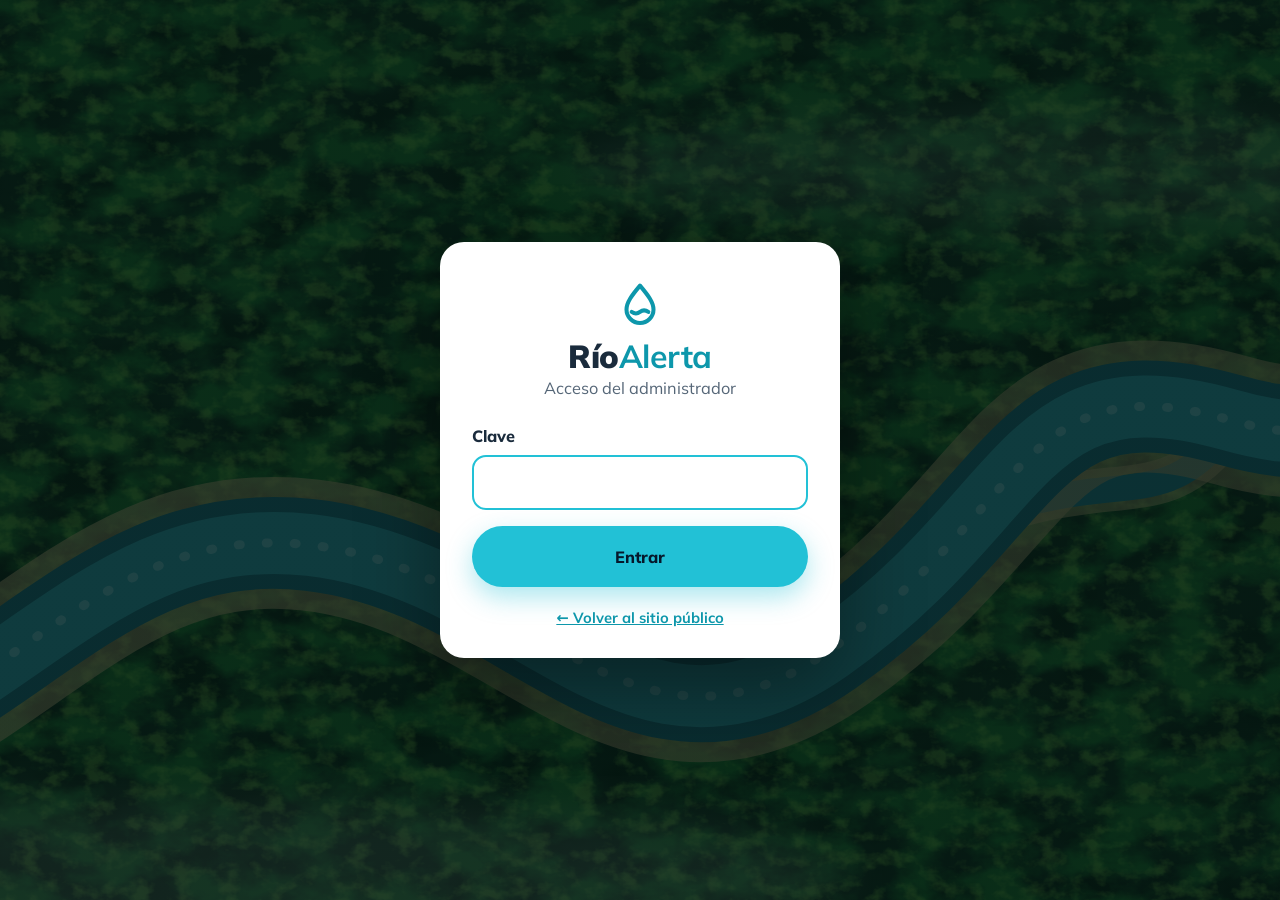
==== interfaz/admin.html @ 0f2ccf2e "Panel de administracion" ====
<!doctype html>
<html lang="es">
<head>
  <meta charset="utf-8">
  <meta name="viewport" content="width=device-width, initial-scale=1">
  <meta name="robots" content="noindex">
  <title>Administración · Río Alerta</title>
  <link rel="preconnect" href="https://fonts.googleapis.com">
  <link rel="preconnect" href="https://fonts.gstatic.com" crossorigin>
  <link href="https://fonts.googleapis.com/css2?family=Mulish:wght@400;600;700;800;900&display=swap" rel="stylesheet">
  <link rel="stylesheet" href="css/base.css">
  <link rel="stylesheet" href="css/componentes.css">
  <link rel="stylesheet" href="css/admin.css">
</head>
<body class="adm">

  <!-- ============================================================ Ingreso -->
  <main class="ingreso" id="ingreso">
    <form class="ingreso__tarjeta" id="form-admin">
      <svg class="ingreso__icono" aria-hidden="true"><use href="img/iconos.svg#gota"></use></svg>
      <h1>Río<b>Alerta</b></h1>
      <p>Acceso del administrador</p>
      <label for="clave-admin">Clave</label>
      <input id="clave-admin" type="password" autocomplete="current-password" required autofocus>
      <p class="ingreso__error" id="error-admin" role="alert" hidden></p>
      <button class="boton boton--primario" type="submit">Entrar</button>
      <a class="ingreso__volver" href="index.html">← Volver al sitio público</a>
    </form>
  </main>

  <!-- ============================================================ Panel -->
  <div class="panel-admin" id="panel-admin" hidden>
    <aside class="lateral" id="lateral">
      <a class="marca" href="admin.html" aria-label="Río Alerta, administración">
        <svg class="marca__icono" aria-hidden="true"><use href="img/iconos.svg#gota"></use></svg>
        <span class="marca__texto"><span class="marca__nombre">RÍO<b>ALERTA</b></span><small>Administración</small></span>
      </a>
      <nav class="lateral__menu" aria-label="Secciones">
        <button class="lateral__enlace" type="button" data-vista="resumen" aria-current="page"><svg aria-hidden="true"><use href="img/iconos.svg#semaforo"></use></svg>Resumen</button>
        <button class="lateral__enlace" type="button" data-vista="datos"><svg aria-hidden="true"><use href="img/iconos.svg#carga"></use></svg>Datos nuevos</button>
      </nav>
      <a class="lateral__enlace lateral__enlace--pie" href="index.html"><svg aria-hidden="true"><use href="img/iconos.svg#mapa"></use></svg>Ver sitio público</a>
    </aside>

    <div class="cuerpo">
      <header class="superior">
        <button class="superior__menu" id="abrir-menu" type="button" aria-label="Abrir el menú">☰</button>
        <h1 id="titulo-vista">Resumen</h1>
        <span class="superior__usuario"><svg aria-hidden="true"><use href="img/iconos.svg#candado"></use></svg>Administrador</span>
        <button class="boton boton--contorno-oscuro boton--pequeno" id="cerrar-sesion" type="button">Cerrar sesión</button>
      </header>

      <main class="contenido">
        <!-- ---------------------------------------------------------- Resumen -->
        <section id="vista-resumen" aria-labelledby="titulo-vista">
          <div class="indicadores" id="indicadores" aria-live="polite"></div>
          <article class="tarjeta">
            <h2>Estaciones publicadas</h2>
            <p class="tarjeta__texto">Así ve el público cada estación en este momento.</p>
            <div id="tabla-estaciones"><p class="vacio">Cargando…</p></div>
          </article>
        </section>

        <!-- ---------------------------------------------------------- Datos nuevos -->
        <section id="vista-datos" hidden>
          <article class="tarjeta">
            <h2>Archivo de lecturas</h2>
            <p class="tarjeta__texto">Suba un archivo con lecturas recientes. Primero se revisa; si está bien, se agrega y los semáforos del público se actualizan.</p>
            <div class="carga" id="adm-zona-carga">
              <input class="carga__entrada" id="adm-archivo" type="file" accept=".csv,.xlsx" aria-label="Elegir archivo CSV o Excel">
              <label class="carga__area" for="adm-archivo" id="adm-area-carga">
                <span class="icono-circulo icono-circulo--grande"><svg aria-hidden="true"><use href="img/iconos.svg#carga"></use></svg></span>
                <span class="carga__titulo">Arrastre el archivo aquí o haga clic para elegirlo</span>
                <span class="carga__ayuda">CSV o Excel · columnas: <code>estacion</code>, <code>fecha_hora</code>, <code>nivel_m</code>, <code>lluvia_mm</code></span>
              </label>
              <div class="carga__elegido" id="adm-archivo-elegido" hidden>
                <svg aria-hidden="true"><use href="img/iconos.svg#archivo"></use></svg>
                <span><b id="adm-archivo-nombre"></b><small id="adm-archivo-detalle"></small></span>
                <button class="boton-texto" id="adm-quitar" type="button">Quitar</button>
              </div>
              <p class="carga__ejemplos">Archivos de prueba:
                <a href="ejemplos/ejemplo_compatible.csv" download>correcto</a> · <a href="ejemplos/ejemplo_incompatible.csv" download>con errores</a></p>
            </div>
            <div class="acciones" role="group" aria-label="Qué hacer con el archivo">
              <button class="boton boton--contorno-oscuro" id="adm-revisar" type="button" disabled><svg aria-hidden="true"><use href="img/iconos.svg#escudo"></use></svg>Revisar archivo</button>
              <button class="boton boton--contorno-oscuro" id="adm-analizar" type="button" disabled><svg aria-hidden="true"><use href="img/iconos.svg#grafica"></use></svg>Analizar datos</button>
              <button class="boton boton--primario" id="adm-publicar" type="button" disabled><svg aria-hidden="true"><use href="img/iconos.svg#semaforo"></use></svg>Publicar datos</button>
            </div>
            <div class="aviso" id="adm-aviso" role="status" aria-live="polite" hidden></div>
          </article>

          <article class="tarjeta">
            <div class="pestanas" role="tablist" aria-label="Resultados">
              <button class="pestana" role="tab" id="adm-pestana-revision" aria-controls="adm-panel-revision" aria-selected="true" type="button">Revisión</button>
              <button class="pestana" role="tab" id="adm-pestana-analisis" aria-controls="adm-panel-analisis" aria-selected="false" type="button">Análisis</button>
              <button class="pestana" role="tab" id="adm-pestana-publicacion" aria-controls="adm-panel-publicacion" aria-selected="false" type="button">Publicación</button>
            </div>
            <div class="panel" role="tabpanel" id="adm-panel-revision" aria-labelledby="adm-pestana-revision"><p class="vacio">Aquí verá si el archivo sirve para el modelo, qué advertencias tiene y qué debe corregir.</p></div>
            <div class="panel" role="tabpanel" id="adm-panel-analisis" aria-labelledby="adm-pestana-analisis" hidden><p class="vacio">Aquí verá el análisis del archivo: calidad de los datos, estadísticas y gráficas.</p></div>
            <div class="panel" role="tabpanel" id="adm-panel-publicacion" aria-labelledby="adm-pestana-publicacion" hidden><p class="vacio">Aquí verá el resultado de la publicación y los semáforos actualizados.</p></div>
          </article>
        </section>
      </main>
    </div>
  </div>

  <script type="module" src="js/admin.js"></script>
</body>
</html>
---- interfaz/css/base.css ----
/* ==========================================================================
   Base: variables de diseño, reinicio y tipografía
   ========================================================================== */
:root {
  /* Marca: la selva y el agua del Chocó */
  --noche: #06182b;
  --selva: #0c3a2b;
  --azul: #0f4c75;
  --agua: #22c1d6;
  --agua-oscuro: #0d97ab;
  --agua-suave: #e3f7fa;

  /* Semáforo (colores fijos: significan algo) */
  --verde: #2fb86a;
  --verde-suave: #dff5e8;
  --amarillo: #f5b82e;
  --amarillo-suave: #fdf1cf;
  --rojo: #e5484d;
  --rojo-suave: #fbe0e1;

  /* Neutros */
  --texto: #1a2b3c;
  --texto-suave: #556677;
  --linea: #dde5ec;
  --gris: #f2f5f8;
  --blanco: #ffffff;

  --fuente: "Mulish", "Segoe UI", system-ui, -apple-system, sans-serif;
  --radio: 14px;
  --radio-grande: 24px;
  --sombra: 0 14px 40px rgba(6, 24, 43, 0.10);
  --ancho: 1180px;
  --alto-barra: 84px;
}

*, *::before, *::after { box-sizing: border-box; }
html { scroll-behavior: smooth; scroll-padding-top: calc(var(--alto-barra) + 8px); }
body { margin: 0; font-family: var(--fuente); color: var(--texto); background: var(--blanco); line-height: 1.6; font-size: 1.02rem; -webkit-font-smoothing: antialiased; }
img, svg { max-width: 100%; }
h1, h2, h3, h4 { line-height: 1.12; margin: 0 0 .5em; font-weight: 800; letter-spacing: -0.015em; }
p { margin: 0 0 1em; }
a { color: var(--agua-oscuro); }
code { background: var(--gris); border: 1px solid var(--linea); border-radius: 6px; padding: .05em .4em; font-size: .88em; }
button { font: inherit; }
:focus-visible { outline: 3px solid var(--agua); outline-offset: 3px; border-radius: 6px; }

.contenedor { width: min(100% - 2.4rem, var(--ancho)); margin-inline: auto; }
.saltar { position: absolute; left: -999px; top: 8px; background: var(--blanco); color: var(--noche); padding: .6rem 1rem; border-radius: 8px; z-index: 100; }
.saltar:focus { left: 8px; }
.lista-limpia { list-style: none; margin: 0; padding: 0; }

/* Rótulo de sección entre barras invertidas */
.kicker { display: inline-block; margin: 0 0 1rem; font-size: .8rem; font-weight: 900; letter-spacing: .2em; text-transform: uppercase; color: var(--agua-oscuro); }
.kicker::before { content: "\\ "; }
.kicker::after { content: " \\"; }
.kicker--claro { color: var(--agua); }

@media (prefers-reduced-motion: reduce) {
  html { scroll-behavior: auto; }
  *, *::before, *::after { animation-duration: .01ms !important; transition-duration: .01ms !important; }
}
---- interfaz/css/componentes.css ----
/* ==========================================================================
   Componentes: botones, mapa, estaciones, detalle del semáforo y gráficas
   ========================================================================== */

/* ---------------------------------------------------------------- Botones */
.boton { display: inline-flex; align-items: center; justify-content: center; gap: .55rem; border: 2px solid transparent; border-radius: 999px; padding: .95rem 2rem; font-weight: 800; font-size: 1.02rem; text-decoration: none; cursor: pointer; white-space: nowrap; transition: transform .15s, background .15s, border-color .15s; }
.boton svg { width: 20px; height: 20px; flex: none; }
.boton:hover:not(:disabled) { transform: translateY(-2px); }
.boton:disabled { opacity: .45; cursor: not-allowed; }
.boton--pequeno { padding: .65rem 1.4rem; font-size: .94rem; }
.boton--primario { background: var(--agua); color: var(--noche); box-shadow: 0 10px 26px rgba(34, 193, 214, .38); }
.boton--primario:hover:not(:disabled) { background: #55d6e8; }
.boton--contorno { color: var(--blanco); border-color: rgba(255, 255, 255, .75); }
.boton--contorno:hover { background: rgba(255, 255, 255, .14); border-color: var(--blanco); }
.boton--contorno-oscuro { color: var(--noche); border-color: var(--noche); background: var(--blanco); }
.boton--contorno-oscuro:hover:not(:disabled) { background: var(--noche); color: var(--blanco); }
.boton-texto { background: none; border: 0; color: var(--agua-oscuro); font-weight: 800; text-decoration: underline; cursor: pointer; padding: .3rem; }
.boton-icono { display: inline-flex; align-items: center; gap: .55rem; background: rgba(255, 255, 255, .1); color: var(--blanco); border: 2px solid rgba(255, 255, 255, .4); border-radius: 999px; padding: .5rem 1.1rem; font-weight: 800; font-size: .92rem; cursor: pointer; text-decoration: none; }
.boton-icono svg { width: 20px; height: 20px; }
.boton-icono:hover { background: var(--agua); border-color: var(--agua); color: var(--noche); }

.icono-circulo { display: inline-grid; place-items: center; width: 58px; height: 58px; border-radius: 50%; background: var(--agua); color: var(--noche); flex: none; }
.icono-circulo svg { width: 27px; height: 27px; }
.icono-circulo--grande { width: 74px; height: 74px; }
.icono-circulo--grande svg { width: 34px; height: 34px; }

/* Lista de icono + texto (como «qué ofrecemos») */
.iconos { list-style: none; margin: 2rem 0 0; padding: 0; display: grid; gap: 1.5rem; }
.icono-item { display: flex; gap: 1.1rem; align-items: flex-start; }
.icono-item h3 { font-size: 1.2rem; margin-bottom: .15rem; }
.icono-item p { margin: 0; color: var(--texto-suave); }
.icono-item--verde .icono-circulo { background: var(--verde); color: var(--blanco); }
.icono-item--amarillo .icono-circulo { background: var(--amarillo); color: var(--noche); }
.icono-item--rojo .icono-circulo { background: var(--rojo); color: var(--blanco); }

/* ---------------------------------------------------------------- Mapa */
.mapa { min-height: 460px; border-radius: var(--radio-grande); overflow: hidden; box-shadow: var(--sombra); background: #cfe3ea; position: relative; z-index: 0; }
.mapa__mensaje { position: absolute; inset: 0; display: grid; place-items: center; padding: 2rem; text-align: center; color: var(--texto-suave); font-weight: 700; }
.marcador { background: none; border: 0; }
.marcador span { display: block; width: 100%; height: 100%; border-radius: 50%; background: var(--c); border: 4px solid var(--blanco); box-shadow: 0 4px 14px rgba(0, 0, 0, .35), 0 0 0 0 var(--c); transition: transform .15s; }
.marcador--verde { --c: var(--verde); } .marcador--amarillo { --c: var(--amarillo); } .marcador--rojo { --c: var(--rojo); } .marcador--sin { --c: #94a3b3; }
.marcador--vieja span { opacity: .62; border-style: dashed; }
.marcador--elegido span { transform: scale(1.3); animation: pulso 1.8s ease-out infinite; }
@keyframes pulso { 0% { box-shadow: 0 4px 14px rgba(0, 0, 0, .35), 0 0 0 0 var(--c); } 100% { box-shadow: 0 4px 14px rgba(0, 0, 0, .35), 0 0 0 18px transparent; } }

/* ---------------------------------------------------------------- Lista de estaciones */
.lista-estaciones { display: grid; gap: .9rem; align-content: start; }
.estacion { display: flex; align-items: center; gap: 1rem; width: 100%; text-align: left; background: var(--blanco); border: 2px solid var(--linea); border-radius: var(--radio-grande); padding: 1.05rem 1.3rem; cursor: pointer; transition: border-color .15s, box-shadow .15s, transform .15s; }
.estacion:hover { border-color: var(--agua); transform: translateX(4px); }
.estacion[aria-pressed="true"] { border-color: var(--agua); box-shadow: 0 0 0 4px var(--agua-suave), var(--sombra); }
.estacion__luz { width: 46px; height: 46px; border-radius: 50%; flex: none; background: var(--c); box-shadow: 0 0 0 6px var(--s), 0 0 18px var(--c); }
.estacion__datos { flex: 1; min-width: 0; }
.estacion__datos b { display: block; font-size: 1.15rem; font-weight: 800; }
.estacion__datos span { display: block; color: var(--texto-suave); font-size: .9rem; }
.estacion__estado { font-weight: 800; font-size: .88rem; text-align: right; color: var(--texto); }
.estacion__estado small { display: block; font-weight: 600; color: var(--texto-suave); }
.estacion--verde { --c: var(--verde); --s: var(--verde-suave); } .estacion--amarillo { --c: var(--amarillo); --s: var(--amarillo-suave); }
.estacion--rojo { --c: var(--rojo); --s: var(--rojo-suave); } .estacion--sin { --c: #94a3b3; --s: var(--gris); }

/* ---------------------------------------------------------------- Detalle de la estación */
.detalle { margin-top: 2rem; background: var(--blanco); border: 1px solid var(--linea); border-radius: var(--radio-grande); box-shadow: var(--sombra); padding: clamp(1.4rem, 3vw, 2.6rem); }
.detalle:empty { display: none; }
.detalle__cabecera { display: flex; flex-wrap: wrap; justify-content: space-between; gap: .6rem 1.5rem; align-items: baseline; margin-bottom: 1.6rem; }
.detalle__cabecera h3 { font-size: clamp(1.6rem, 3vw, 2.2rem); font-weight: 900; margin: 0; }
.detalle__cabecera p { margin: 0; color: var(--texto-suave); }
.detalle__cuerpo { display: grid; grid-template-columns: minmax(260px, 380px) 1fr; gap: clamp(1.5rem, 4vw, 3rem); }
.faro { display: flex; flex-direction: column; align-items: center; text-align: center; padding: 1.8rem 1.4rem; border-radius: var(--radio-grande); background: var(--s); }
.faro__luz { width: 110px; height: 110px; border-radius: 50%; background: var(--c); margin-bottom: 1.2rem; box-shadow: 0 0 0 12px rgba(255, 255, 255, .7), 0 0 44px var(--c); }
.faro h4 { font-size: 1.6rem; font-weight: 900; margin-bottom: .4rem; }
.faro p { margin: 0; color: var(--texto); font-weight: 600; }
.faro--verde { --c: var(--verde); --s: var(--verde-suave); } .faro--amarillo { --c: var(--amarillo); --s: var(--amarillo-suave); }
.faro--rojo { --c: var(--rojo); --s: var(--rojo-suave); } .faro--sin { --c: #94a3b3; --s: var(--gris); }
.detalle h5 { font-size: 1.05rem; font-weight: 800; margin: 0 0 .9rem; }
.posibilidades { display: grid; gap: .9rem; margin-bottom: 1.6rem; }
.posibilidad__texto { display: flex; justify-content: space-between; font-weight: 700; margin-bottom: .3rem; }
.posibilidad__pista { height: 14px; border-radius: 999px; background: var(--gris); overflow: hidden; }
.posibilidad__pista i { display: block; height: 100%; border-radius: 999px; background: var(--c); min-width: 4px; }
.posibilidad--verde { --c: var(--verde); } .posibilidad--amarillo { --c: var(--amarillo); } .posibilidad--rojo { --c: var(--rojo); }
.alerta-datos { display: flex; gap: .8rem; align-items: flex-start; padding: .9rem 1.1rem; border-radius: var(--radio); background: var(--amarillo-suave); border: 1px solid #f0d68b; margin-bottom: 1.4rem; font-weight: 600; }
.alerta-datos svg { width: 22px; height: 22px; flex: none; margin-top: 2px; color: #b07d00; }
.graficas { display: grid; grid-template-columns: repeat(2, 1fr); gap: 1.2rem; margin-top: 2rem; }
.grafica { border: 1px solid var(--linea); border-radius: var(--radio); padding: 1rem 1.1rem; background: var(--blanco); }
.grafica h5 { margin-bottom: .5rem; }
.grafica svg { width: 100%; height: auto; display: block; }
.leyenda { display: flex; flex-wrap: wrap; gap: .4rem 1.2rem; font-size: .85rem; margin-top: .6rem; }
.leyenda span { display: inline-flex; align-items: center; gap: .4rem; }
.leyenda i { width: 22px; height: 4px; border-radius: 2px; background: var(--c); }
.pie-detalle { margin: 1.6rem 0 0; font-size: .92rem; color: var(--texto-suave); }

.vacio { color: var(--texto-suave); text-align: center; padding: 2rem 1rem; margin: 0; }

@media (max-width: 900px) {
  .detalle__cuerpo { grid-template-columns: 1fr; }
  .graficas { grid-template-columns: 1fr; }
  .boton-icono span { display: none; }
  .boton-icono { padding: .55rem; }
}
@media (max-width: 680px) {
  .estacion { flex-wrap: wrap; row-gap: .1rem; }
  .estacion__estado { flex-basis: 100%; text-align: left; padding-left: 3.6rem; }
  .mapa { min-height: 340px; }
}
---- interfaz/css/admin.css ----
/* ==========================================================================
   Página del administrador: ingreso, menú lateral, tarjetas y resultados de los archivos
   ========================================================================== */
body.adm { background: #eaf0f5; }

/* ---------------------------------------------------------------- Ingreso */
.ingreso { min-height: 100svh; display: grid; place-items: center; padding: 1.5rem; background: linear-gradient(rgba(4, 18, 14, .72), rgba(4, 18, 14, .72)), var(--selva) url("../img/hero.svg") center / cover no-repeat; }
.ingreso[hidden] { display: none; }
.ingreso__tarjeta { width: min(100%, 400px); background: var(--blanco); border-radius: var(--radio-grande); padding: 2.4rem 2rem 1.8rem; box-shadow: 0 30px 80px rgba(0, 0, 0, .4); display: grid; }
.ingreso__icono { width: 54px; height: 54px; color: var(--agua-oscuro); justify-self: center; }
.ingreso h1 { text-align: center; font-size: 2rem; font-weight: 900; margin: .3rem 0 0; }
.ingreso h1 b { color: var(--agua-oscuro); }
.ingreso__tarjeta > p { text-align: center; color: var(--texto-suave); margin-bottom: 1.4rem; }
.ingreso label { font-weight: 800; margin-bottom: .35rem; }
.ingreso input { padding: .8rem 1rem; font: inherit; border: 2px solid var(--linea); border-radius: var(--radio); margin-bottom: 1rem; }
.ingreso input:focus { border-color: var(--agua); outline: none; }
.ingreso__error { color: #a12a2e; font-weight: 700; margin: -.3rem 0 1rem; text-align: left !important; }
.ingreso__error[hidden] { display: none; }
.ingreso__volver { text-align: center; margin-top: 1.2rem; font-weight: 700; font-size: .92rem; }

/* ---------------------------------------------------------------- Estructura: menú lateral + cuerpo */
.panel-admin { display: grid; grid-template-columns: 260px 1fr; min-height: 100svh; }
.panel-admin[hidden] { display: none; }
.lateral { background: var(--noche); color: var(--blanco); padding: 1.6rem 1rem; display: flex; flex-direction: column; gap: 2rem; position: sticky; top: 0; height: 100svh; background-image: radial-gradient(circle at 100% 0%, rgba(34, 193, 214, .16), transparent 55%); }
.lateral .marca { padding: 0 .6rem; }
.lateral .marca__nombre { font-size: 1.4rem; }
.lateral__menu { display: grid; gap: .3rem; }
.lateral__enlace { display: flex; align-items: center; gap: .8rem; width: 100%; padding: .8rem 1rem; border: 0; border-radius: 12px; background: none; color: rgba(255, 255, 255, .78); font-weight: 700; font-size: 1rem; text-decoration: none; text-align: left; cursor: pointer; transition: background .15s, color .15s; }
.lateral__enlace svg { width: 22px; height: 22px; flex: none; }
.lateral__enlace:hover { background: rgba(255, 255, 255, .08); color: var(--blanco); }
.lateral__enlace[aria-current="page"] { background: var(--agua); color: var(--noche); box-shadow: 0 8px 20px rgba(34, 193, 214, .3); }
.lateral__enlace--pie { margin-top: auto; border: 1px solid rgba(255, 255, 255, .2); }

.cuerpo { min-width: 0; display: flex; flex-direction: column; }
.superior { position: sticky; top: 0; z-index: 20; display: flex; align-items: center; gap: 1rem; padding: .9rem clamp(1rem, 3vw, 2rem); background: rgba(255, 255, 255, .94); backdrop-filter: blur(6px); border-bottom: 1px solid var(--linea); }
.superior h1 { font-size: 1.4rem; font-weight: 900; margin: 0 auto 0 0; }
.superior__usuario { display: inline-flex; align-items: center; gap: .5rem; font-weight: 700; color: var(--texto-suave); }
.superior__usuario svg { width: 20px; height: 20px; }
.superior__menu { display: none; width: 42px; height: 42px; place-items: center; border: 1px solid var(--linea); border-radius: 10px; background: var(--blanco); cursor: pointer; }
.superior__menu { font-size: 1.4rem; line-height: 1; }
.contenido { padding: clamp(1rem, 3vw, 2rem); display: grid; grid-template-columns: minmax(0, 1fr); gap: 1.6rem; align-content: start; max-width: 1200px; width: 100%; }
.contenido > section { display: grid; grid-template-columns: minmax(0, 1fr); gap: 1.6rem; }
.contenido > section[hidden] { display: none; }

/* ---------------------------------------------------------------- Tarjetas e indicadores */
.tarjeta { background: var(--blanco); border-radius: var(--radio-grande); box-shadow: 0 6px 22px rgba(6, 24, 43, .07); padding: clamp(1.2rem, 3vw, 2rem); }
.tarjeta h2 { font-size: 1.3rem; font-weight: 900; margin-bottom: .2rem; }
.tarjeta__texto { color: var(--texto-suave); margin-bottom: 1.4rem; }
.indicadores { display: grid; grid-template-columns: repeat(auto-fit, minmax(220px, 1fr)); gap: 1.2rem; }
.indicadores:empty { display: none; }
.indicador { display: flex; align-items: center; gap: 1rem; background: var(--blanco); border-radius: var(--radio-grande); padding: 1.3rem 1.4rem; box-shadow: 0 6px 22px rgba(6, 24, 43, .07); }
.indicador__icono { display: grid; place-items: center; width: 56px; height: 56px; border-radius: 16px; flex: none; background: var(--c); color: var(--blanco); box-shadow: 0 10px 20px color-mix(in srgb, var(--c) 40%, transparent); }
.indicador__icono svg { width: 28px; height: 28px; }
.indicador b { display: block; font-size: 1.6rem; line-height: 1.1; font-weight: 900; }
.indicador span { color: var(--texto-suave); font-size: .9rem; }
.indicador--agua { --c: var(--agua-oscuro); } .indicador--rojo { --c: var(--rojo); } .indicador--verde { --c: var(--verde); }
.indicador--amarillo { --c: #e0a210; } .indicador--azul { --c: var(--azul); }

/* ---------------------------------------------------------------- Carga de archivos */
.carga__entrada { position: absolute; width: 1px; height: 1px; opacity: 0; }
.carga__area { display: flex; flex-direction: column; align-items: center; gap: .6rem; text-align: center; padding: 2.2rem 1rem; border: 2px dashed #b4c7d6; border-radius: var(--radio-grande); background: var(--gris); cursor: pointer; transition: border-color .15s, background .15s; }
.carga__area:hover, .carga__area.arrastrando { border-color: var(--agua); background: var(--agua-suave); }
.carga__entrada:focus-visible + .carga__area { outline: 3px solid var(--agua); outline-offset: 3px; }
.carga__titulo { font-weight: 800; font-size: 1.15rem; }
.carga__ayuda { color: var(--texto-suave); font-size: .9rem; }
.carga__elegido { display: flex; align-items: center; gap: .9rem; padding: 1rem 1.2rem; border: 1px solid var(--linea); border-radius: var(--radio); background: var(--agua-suave); }
.carga__elegido[hidden] { display: none; }
.carga__elegido > svg { width: 30px; height: 30px; color: var(--agua-oscuro); flex: none; }
.carga__elegido span { display: flex; flex-direction: column; min-width: 0; flex: 1; }
.carga__elegido b { overflow-wrap: anywhere; }
.carga__elegido small { color: var(--texto-suave); }
.carga__ejemplos { margin: 1rem 0 0; font-size: .9rem; color: var(--texto-suave); text-align: center; }
.carga[data-con-archivo="true"] .carga__area, .carga[data-con-archivo="true"] .carga__ejemplos { display: none; }
.acciones { display: flex; flex-wrap: wrap; gap: .8rem; margin: 1.6rem 0 0; }

.aviso { display: flex; gap: .8rem; align-items: flex-start; padding: .95rem 1.2rem; border-radius: var(--radio); border: 1px solid var(--linea); background: var(--agua-suave); margin-top: 1.2rem; }
.aviso[hidden] { display: none; }
.aviso svg { width: 22px; height: 22px; flex: none; margin-top: 2px; }
.aviso--error { background: var(--rojo-suave); border-color: #f2b6b8; }
.aviso--error svg { color: var(--rojo); }
.aviso--cargando::before { content: ""; width: 20px; height: 20px; flex: none; margin-top: 2px; border-radius: 50%; border: 3px solid var(--agua); border-top-color: transparent; animation: girar .8s linear infinite; }
@keyframes girar { to { transform: rotate(360deg); } }

/* ---------------------------------------------------------------- Resultados */
.pestanas { display: flex; gap: .3rem; border-bottom: 2px solid var(--linea); overflow-x: auto; }
.pestana { background: none; border: 0; padding: .8rem 1.3rem; font-weight: 800; color: var(--texto-suave); cursor: pointer; border-bottom: 4px solid transparent; margin-bottom: -2px; white-space: nowrap; }
.pestana:hover { color: var(--noche); }
.pestana[aria-selected="true"] { color: var(--noche); border-color: var(--agua); }
.panel { padding-top: 1.6rem; }
.panel[hidden] { display: none; }
.panel h3 { font-size: 1.2rem; margin: 2rem 0 .8rem; }
.panel h3:first-child { margin-top: 0; }

.estado { display: flex; gap: 1.1rem; align-items: center; padding: 1.2rem 1.4rem; border-radius: var(--radio-grande); border: 1px solid var(--linea); margin-bottom: 1.4rem; }
.estado__icono { display: grid; place-items: center; width: 52px; height: 52px; border-radius: 50%; flex: none; background: var(--c); color: var(--blanco); }
.estado__icono svg { width: 26px; height: 26px; }
.estado h3 { margin: 0 0 .15rem; font-size: 1.3rem; }
.estado p { margin: 0; }
.estado--compatible, .estado--publicado { --c: var(--verde); background: var(--verde-suave); border-color: #b5e4c8; }
.estado--compatible_con_advertencias { --c: #d99a0b; background: var(--amarillo-suave); border-color: #f0d68b; }
.estado--incompatible { --c: var(--rojo); background: var(--rojo-suave); border-color: #f2b6b8; }

.datos { display: grid; grid-template-columns: repeat(auto-fit, minmax(150px, 1fr)); gap: 1rem; margin-bottom: 1.4rem; }
.dato { background: var(--gris); border-radius: var(--radio); padding: 1rem 1.1rem; }
.dato b { display: block; font-size: 1.7rem; line-height: 1.1; font-weight: 800; color: var(--azul); }
.dato span { font-size: .85rem; color: var(--texto-suave); }

.hallazgos { display: grid; gap: .8rem; }
.hallazgo { border: 1px solid var(--linea); border-left: 6px solid var(--c); border-radius: var(--radio); padding: .9rem 1.1rem; background: var(--blanco); }
.hallazgo--error { --c: var(--rojo); } .hallazgo--advertencia { --c: var(--amarillo); }
.hallazgo__cabecera { display: flex; flex-wrap: wrap; gap: .5rem .8rem; align-items: center; margin-bottom: .3rem; }
.hallazgo p { margin: .2rem 0; }
.hallazgo__pie { font-size: .88rem; color: var(--texto-suave); }
.etiqueta { display: inline-block; border-radius: 999px; padding: .12rem .75rem; font-size: .78rem; font-weight: 800; background: var(--gris); }
.etiqueta--error, .etiqueta--rojo { background: var(--rojo-suave); color: #a12a2e; }
.etiqueta--advertencia, .etiqueta--amarillo { background: var(--amarillo-suave); color: #8a6100; }
.etiqueta--verde { background: var(--verde-suave); color: #1d7a48; }
.etiqueta--gris { background: var(--gris); color: var(--texto-suave); }

.tabla { overflow-x: auto; border: 1px solid var(--linea); border-radius: var(--radio); }
.tabla table { border-collapse: collapse; width: 100%; font-size: .9rem; }
.tabla th, .tabla td { text-align: left; padding: .65rem .9rem; border-bottom: 1px solid var(--linea); vertical-align: top; }
.tabla th { background: var(--gris); font-weight: 800; color: var(--azul); white-space: nowrap; }
.tabla tr:last-child td { border-bottom: 0; }
.tabla td.num, .tabla th.num { text-align: right; font-variant-numeric: tabular-nums; }
.tabla small { color: var(--texto-suave); }
.notas { margin: 0; padding-left: 1.2rem; }
.notas li { margin: .35rem 0; }
.figuras { display: grid; grid-template-columns: repeat(auto-fill, minmax(320px, 1fr)); gap: 1.2rem; }
.figura { margin: 0; border: 1px solid var(--linea); border-radius: var(--radio); padding: .8rem; background: var(--blanco); }
.figura img { width: 100%; height: auto; display: block; }
.figura figcaption { font-size: .85rem; color: var(--texto-suave); margin-top: .4rem; text-align: center; }
.nota-suave { background: var(--agua-suave); border-left: 4px solid var(--agua); padding: .7rem 1rem; border-radius: 6px; font-size: .92rem; }
.descarga { display: flex; flex-wrap: wrap; gap: 1rem; align-items: center; justify-content: space-between; margin-top: 1.6rem; padding: 1.2rem 1.4rem; background: var(--gris); border-radius: var(--radio-grande); }
.descarga p { margin: 0; }

/* ---------------------------------------------------------------- Pantallas pequeñas */
@media (max-width: 900px) {
  .panel-admin { grid-template-columns: minmax(0, 1fr); }
  .lateral { position: fixed; inset: 0 auto 0 0; width: 270px; z-index: 50; transform: translateX(-100%); transition: transform .2s; }
  .lateral--abierto { transform: none; box-shadow: 0 0 0 100vmax rgba(4, 16, 28, .55); }
  .superior__menu { display: grid; }
  .superior__usuario { display: none; }
}
@media (max-width: 680px) {
  .acciones .boton { width: 100%; }
  .estado { flex-direction: column; align-items: flex-start; }
}
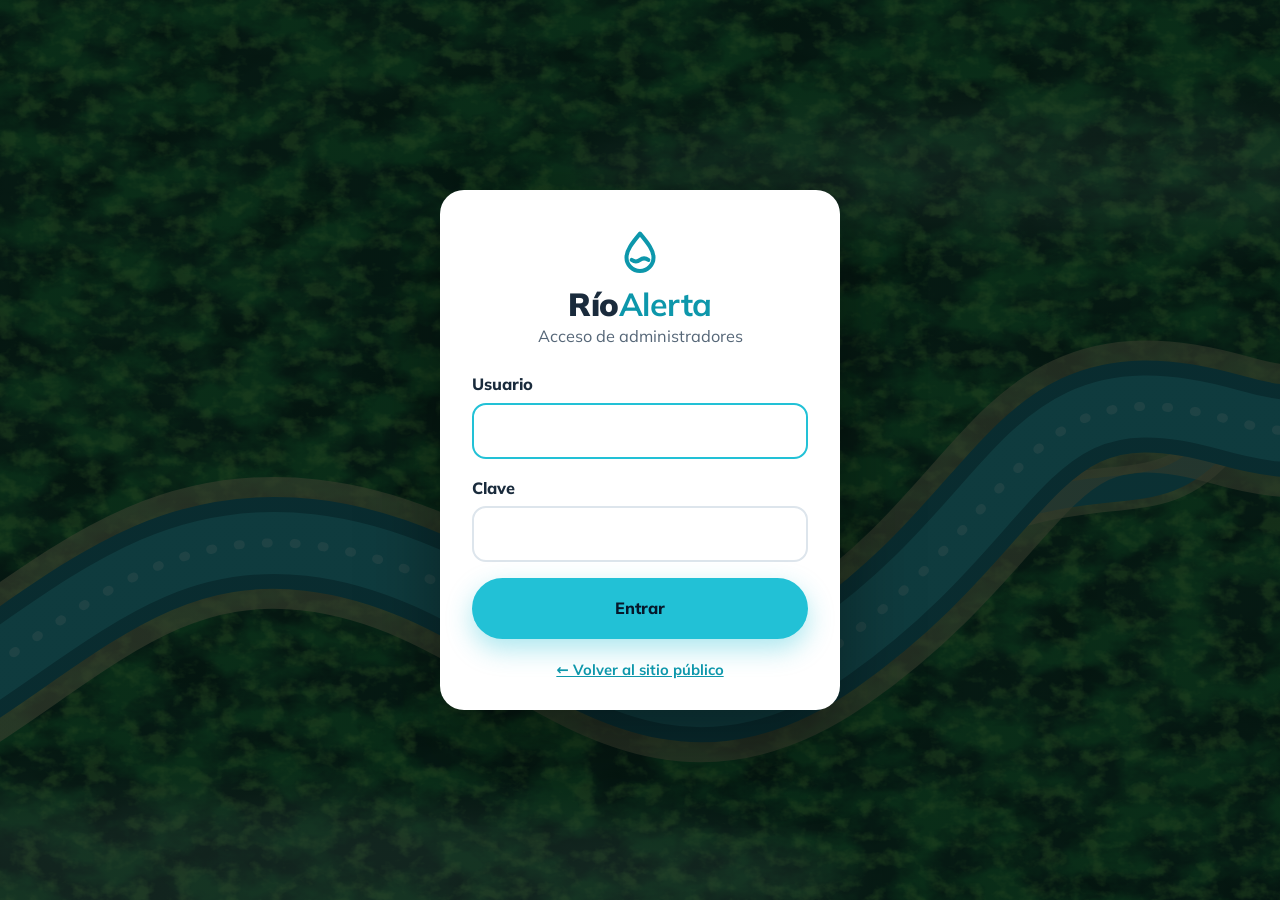
==== commit 899a4092: "Base de datos y mejoras en la interfaz" ====
--- a/interfaz/admin.html
+++ b/interfaz/admin.html
@@ -19,12 +19,26 @@
     <form class="ingreso__tarjeta" id="form-admin">
       <svg class="ingreso__icono" aria-hidden="true"><use href="img/iconos.svg#gota"></use></svg>
       <h1>Río<b>Alerta</b></h1>
-      <p>Acceso del administrador</p>
+      <p>Acceso de administradores</p>
+      <label for="usuario-admin">Usuario</label>
+      <input id="usuario-admin" type="text" autocomplete="username" autocapitalize="none" required autofocus>
       <label for="clave-admin">Clave</label>
-      <input id="clave-admin" type="password" autocomplete="current-password" required autofocus>
+      <input id="clave-admin" type="password" autocomplete="current-password" required>
       <p class="ingreso__error" id="error-admin" role="alert" hidden></p>
       <button class="boton boton--primario" type="submit">Entrar</button>
       <a class="ingreso__volver" href="index.html">← Volver al sitio público</a>
+    </form>
+
+    <form class="ingreso__tarjeta" id="form-clave" hidden>
+      <svg class="ingreso__icono" aria-hidden="true"><use href="img/iconos.svg#candado"></use></svg>
+      <h1>Cambie su clave</h1>
+      <p>Es su primer ingreso. Elija una clave nueva de al menos 8 caracteres.</p>
+      <label for="clave-actual">Clave actual</label>
+      <input id="clave-actual" type="password" autocomplete="current-password" required>
+      <label for="clave-nueva">Clave nueva</label>
+      <input id="clave-nueva" type="password" autocomplete="new-password" minlength="8" required>
+      <p class="ingreso__error" id="error-clave" role="alert" hidden></p>
+      <button class="boton boton--primario" type="submit">Guardar y entrar</button>
     </form>
   </main>
 
@@ -38,6 +52,7 @@
       <nav class="lateral__menu" aria-label="Secciones">
         <button class="lateral__enlace" type="button" data-vista="resumen" aria-current="page"><svg aria-hidden="true"><use href="img/iconos.svg#semaforo"></use></svg>Resumen</button>
         <button class="lateral__enlace" type="button" data-vista="datos"><svg aria-hidden="true"><use href="img/iconos.svg#carga"></use></svg>Datos nuevos</button>
+        <button class="lateral__enlace" type="button" data-vista="actividad"><svg aria-hidden="true"><use href="img/iconos.svg#reloj"></use></svg>Actividad</button>
       </nav>
       <a class="lateral__enlace lateral__enlace--pie" href="index.html"><svg aria-hidden="true"><use href="img/iconos.svg#mapa"></use></svg>Ver sitio público</a>
     </aside>
@@ -46,7 +61,7 @@
       <header class="superior">
         <button class="superior__menu" id="abrir-menu" type="button" aria-label="Abrir el menú">☰</button>
         <h1 id="titulo-vista">Resumen</h1>
-        <span class="superior__usuario"><svg aria-hidden="true"><use href="img/iconos.svg#candado"></use></svg>Administrador</span>
+        <span class="superior__usuario"><svg aria-hidden="true"><use href="img/iconos.svg#candado"></use></svg><span id="nombre-admin">Administrador</span></span>
         <button class="boton boton--contorno-oscuro boton--pequeno" id="cerrar-sesion" type="button">Cerrar sesión</button>
       </header>
 
@@ -100,6 +115,20 @@
             <div class="panel" role="tabpanel" id="adm-panel-publicacion" aria-labelledby="adm-pestana-publicacion" hidden><p class="vacio">Aquí verá el resultado de la publicación y los semáforos actualizados.</p></div>
           </article>
         </section>
+        <!-- ---------------------------------------------------------- Actividad -->
+        <section id="vista-actividad" hidden>
+          <article class="tarjeta">
+            <h2>Quién hizo qué</h2>
+            <p class="tarjeta__texto">Cada ingreso, descarga y cambio de datos queda registrado con el nombre de quien lo hizo. Este registro no se puede editar.</p>
+            <div class="filtros">
+              <label for="filtro-usuario">Persona</label>
+              <select id="filtro-usuario"><option value="">Todas</option></select>
+              <label for="filtro-accion">Acción</label>
+              <select id="filtro-accion"><option value="">Todas</option></select>
+            </div>
+            <div id="tabla-actividad"><p class="vacio">Cargando…</p></div>
+          </article>
+        </section>
       </main>
     </div>
   </div>
--- a/interfaz/css/componentes.css
+++ b/interfaz/css/componentes.css
@@ -87,6 +87,27 @@
 .leyenda i { width: 22px; height: 4px; border-radius: 2px; background: var(--c); }
 .pie-detalle { margin: 1.6rem 0 0; font-size: .92rem; color: var(--texto-suave); }
 
+/* Gráficas o tabla de la última semana */
+.datos-estacion { margin-top: 2rem; }
+.datos-estacion__cabecera { display: flex; flex-wrap: wrap; justify-content: space-between; align-items: center; gap: .8rem 1.5rem; margin-bottom: 1rem; }
+.datos-estacion__cabecera h5 { margin: 0; }
+.conmutador { display: inline-flex; padding: 4px; gap: 4px; background: var(--gris); border-radius: 999px; }
+.conmutador button { border: 0; background: none; padding: .5rem 1.2rem; border-radius: 999px; font-weight: 800; font-size: .92rem; color: var(--texto-suave); cursor: pointer; }
+.conmutador button[aria-pressed="true"] { background: var(--noche); color: var(--blanco); }
+.datos-estacion .graficas { margin-top: 0; }
+.tabla { overflow-x: auto; border: 1px solid var(--linea); border-radius: var(--radio); }
+.tabla table { border-collapse: collapse; width: 100%; font-size: .95rem; }
+.tabla th, .tabla td { text-align: left; padding: .65rem .9rem; border-bottom: 1px solid var(--linea); vertical-align: top; }
+.tabla th { background: var(--gris); font-weight: 800; color: var(--azul); }
+.tabla tr:last-child td { border-bottom: 0; }
+.tabla td.num, .tabla th.num { text-align: right; font-variant-numeric: tabular-nums; }
+.tabla small { color: var(--texto-suave); }
+.etiqueta { display: inline-block; border-radius: 999px; padding: .12rem .75rem; font-size: .78rem; font-weight: 800; background: var(--gris); }
+.etiqueta--error, .etiqueta--rojo { background: var(--rojo-suave); color: #a12a2e; }
+.etiqueta--advertencia, .etiqueta--amarillo { background: var(--amarillo-suave); color: #8a6100; }
+.etiqueta--verde { background: var(--verde-suave); color: #1d7a48; }
+.etiqueta--gris, .etiqueta--sin { background: var(--gris); color: var(--texto-suave); }
+
 .vacio { color: var(--texto-suave); text-align: center; padding: 2rem 1rem; margin: 0; }
 
 @media (max-width: 900px) {
--- a/interfaz/css/admin.css
+++ b/interfaz/css/admin.css
@@ -111,19 +111,7 @@
 .hallazgo__cabecera { display: flex; flex-wrap: wrap; gap: .5rem .8rem; align-items: center; margin-bottom: .3rem; }
 .hallazgo p { margin: .2rem 0; }
 .hallazgo__pie { font-size: .88rem; color: var(--texto-suave); }
-.etiqueta { display: inline-block; border-radius: 999px; padding: .12rem .75rem; font-size: .78rem; font-weight: 800; background: var(--gris); }
-.etiqueta--error, .etiqueta--rojo { background: var(--rojo-suave); color: #a12a2e; }
-.etiqueta--advertencia, .etiqueta--amarillo { background: var(--amarillo-suave); color: #8a6100; }
-.etiqueta--verde { background: var(--verde-suave); color: #1d7a48; }
-.etiqueta--gris { background: var(--gris); color: var(--texto-suave); }
 
-.tabla { overflow-x: auto; border: 1px solid var(--linea); border-radius: var(--radio); }
-.tabla table { border-collapse: collapse; width: 100%; font-size: .9rem; }
-.tabla th, .tabla td { text-align: left; padding: .65rem .9rem; border-bottom: 1px solid var(--linea); vertical-align: top; }
-.tabla th { background: var(--gris); font-weight: 800; color: var(--azul); white-space: nowrap; }
-.tabla tr:last-child td { border-bottom: 0; }
-.tabla td.num, .tabla th.num { text-align: right; font-variant-numeric: tabular-nums; }
-.tabla small { color: var(--texto-suave); }
 .notas { margin: 0; padding-left: 1.2rem; }
 .notas li { margin: .35rem 0; }
 .figuras { display: grid; grid-template-columns: repeat(auto-fill, minmax(320px, 1fr)); gap: 1.2rem; }
@@ -146,3 +134,9 @@
   .acciones .boton { width: 100%; }
   .estado { flex-direction: column; align-items: flex-start; }
 }
+
+/* ---------------------------------------------------------------- Dos formularios en la pantalla de ingreso y filtros de la actividad */
+.ingreso__tarjeta[hidden] { display: none; }
+.filtros { display: flex; flex-wrap: wrap; align-items: center; gap: .6rem 1rem; margin-bottom: 1.2rem; }
+.filtros label { font-weight: 800; }
+.filtros select { padding: .55rem .9rem; font: inherit; border: 2px solid var(--linea); border-radius: var(--radio); background: var(--blanco); color: var(--texto); }
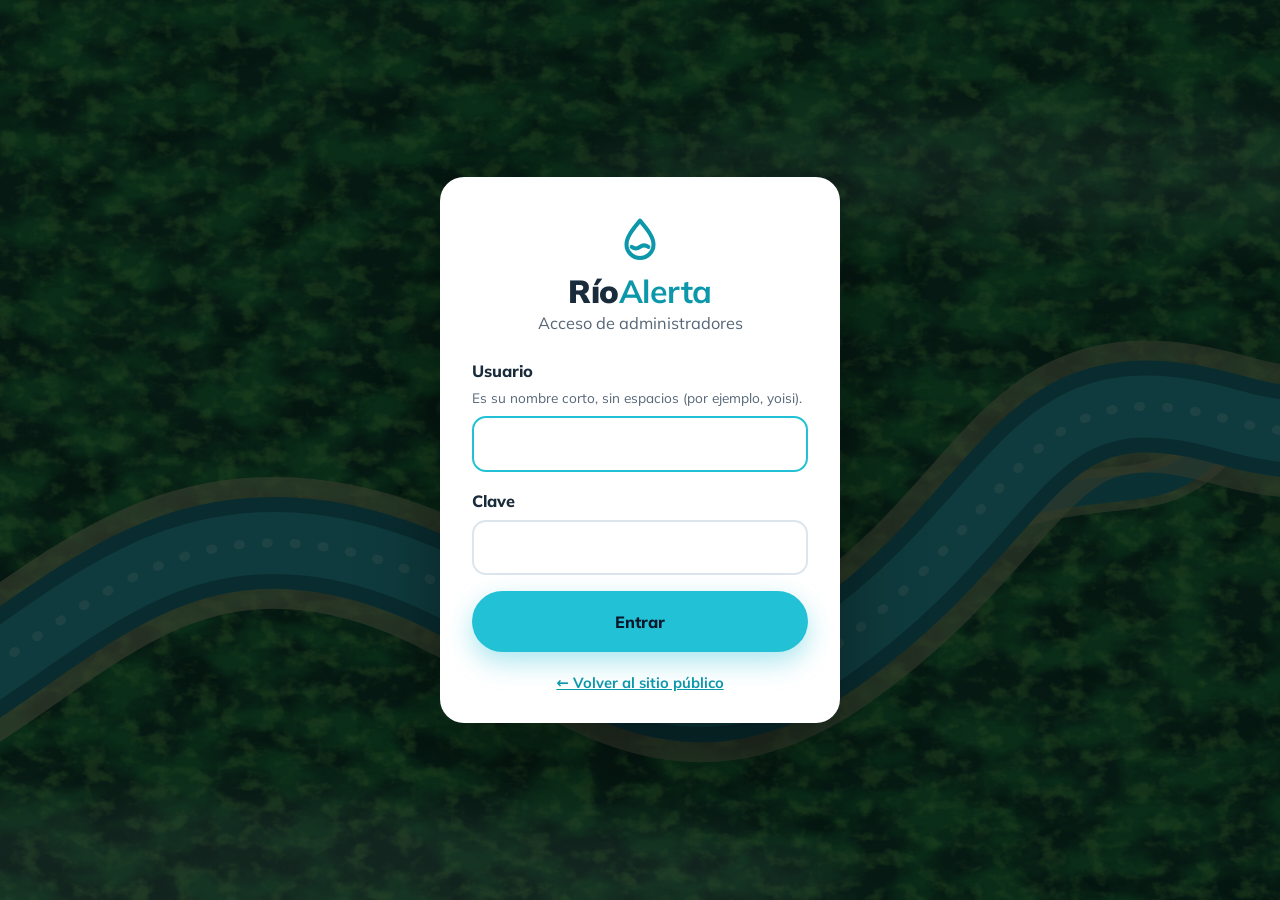
==== commit 3b79d43f: "Consulta y carga de datos" ====
--- a/interfaz/admin.html
+++ b/interfaz/admin.html
@@ -21,6 +21,7 @@
       <h1>Río<b>Alerta</b></h1>
       <p>Acceso de administradores</p>
       <label for="usuario-admin">Usuario</label>
+      <small class="ingreso__ayuda">Es su nombre corto, sin espacios (por ejemplo, yoisi).</small>
       <input id="usuario-admin" type="text" autocomplete="username" autocapitalize="none" required autofocus>
       <label for="clave-admin">Clave</label>
       <input id="clave-admin" type="password" autocomplete="current-password" required>
@@ -51,8 +52,10 @@
       </a>
       <nav class="lateral__menu" aria-label="Secciones">
         <button class="lateral__enlace" type="button" data-vista="resumen" aria-current="page"><svg aria-hidden="true"><use href="img/iconos.svg#semaforo"></use></svg>Resumen</button>
-        <button class="lateral__enlace" type="button" data-vista="datos"><svg aria-hidden="true"><use href="img/iconos.svg#carga"></use></svg>Datos nuevos</button>
+        <button class="lateral__enlace" type="button" data-vista="consulta"><svg aria-hidden="true"><use href="img/iconos.svg#lluvia"></use></svg>Consulta diaria<span class="insignia" id="insignia-consulta" hidden></span></button>
+        <button class="lateral__enlace" type="button" data-vista="datos"><svg aria-hidden="true"><use href="img/iconos.svg#carga"></use></svg>Cargar archivo</button>
         <button class="lateral__enlace" type="button" data-vista="actividad"><svg aria-hidden="true"><use href="img/iconos.svg#reloj"></use></svg>Actividad</button>
+        <button class="lateral__enlace" type="button" data-vista="equipo"><svg aria-hidden="true"><use href="img/iconos.svg#candado"></use></svg>Administradores</button>
       </nav>
       <a class="lateral__enlace lateral__enlace--pie" href="index.html"><svg aria-hidden="true"><use href="img/iconos.svg#mapa"></use></svg>Ver sitio público</a>
     </aside>
@@ -68,6 +71,10 @@
       <main class="contenido">
         <!-- ---------------------------------------------------------- Resumen -->
         <section id="vista-resumen" aria-labelledby="titulo-vista">
+          <div class="aviso-lote" id="aviso-lote" hidden>
+            <span>Hay datos nuevos de datos.gov.co esperando su revisión.</span>
+            <button class="boton boton--primario boton--pequeno" id="ir-a-consulta" type="button">Revisar</button>
+          </div>
           <div class="indicadores" id="indicadores" aria-live="polite"></div>
           <article class="tarjeta">
             <h2>Estaciones publicadas</h2>
@@ -76,10 +83,22 @@
           </article>
         </section>
 
+        <!-- ---------------------------------------------------------- Consulta diaria -->
+        <section id="vista-consulta" hidden>
+          <article class="tarjeta">
+            <h2>Datos nuevos de datos.gov.co</h2>
+            <p class="tarjeta__texto">Cada día el sistema consulta los datos del IDEAM y los deja aquí. Usted los revisa y decide si pasan al modelo.</p>
+            <div class="acciones"><button class="boton boton--primario" id="cons-ahora" type="button"><svg aria-hidden="true"><use href="img/iconos.svg#lluvia"></use></svg>Consultar ahora</button></div>
+            <div class="aviso" id="cons-aviso" role="status" aria-live="polite" hidden></div>
+            <div id="cons-lista"><p class="vacio">Cargando…</p></div>
+          </article>
+          <article class="tarjeta" id="cons-detalle" hidden></article>
+        </section>
+
         <!-- ---------------------------------------------------------- Datos nuevos -->
         <section id="vista-datos" hidden>
           <article class="tarjeta">
-            <h2>Archivo de lecturas</h2>
+            <h2>Cargar un archivo de lecturas</h2>
             <p class="tarjeta__texto">Suba un archivo con lecturas recientes. Primero se revisa; si está bien, se agrega y los semáforos del público se actualizan.</p>
             <div class="carga" id="adm-zona-carga">
               <input class="carga__entrada" id="adm-archivo" type="file" accept=".csv,.xlsx" aria-label="Elegir archivo CSV o Excel">
@@ -115,6 +134,15 @@
             <div class="panel" role="tabpanel" id="adm-panel-publicacion" aria-labelledby="adm-pestana-publicacion" hidden><p class="vacio">Aquí verá el resultado de la publicación y los semáforos actualizados.</p></div>
           </article>
         </section>
+        <!-- ---------------------------------------------------------- Administradores -->
+        <section id="vista-equipo" hidden>
+          <article class="tarjeta">
+            <h2>Administradores</h2>
+            <p class="tarjeta__texto">Si alguien se bloquea por equivocarse varias veces con la clave, otro administrador puede desbloquearlo aquí.</p>
+            <div id="tabla-equipo"><p class="vacio">Cargando…</p></div>
+          </article>
+        </section>
+
         <!-- ---------------------------------------------------------- Actividad -->
         <section id="vista-actividad" hidden>
           <article class="tarjeta">
--- a/interfaz/css/admin.css
+++ b/interfaz/css/admin.css
@@ -140,3 +140,26 @@
 .filtros { display: flex; flex-wrap: wrap; align-items: center; gap: .6rem 1rem; margin-bottom: 1.2rem; }
 .filtros label { font-weight: 800; }
 .filtros select { padding: .55rem .9rem; font: inherit; border: 2px solid var(--linea); border-radius: var(--radio); background: var(--blanco); color: var(--texto); }
+
+.ingreso__ayuda { color: var(--texto-suave); margin: -.2rem 0 .5rem; }
+.tabla button { white-space: nowrap; }
+
+/* ---------------------------------------------------------------- Consulta diaria */
+.insignia { margin-left: auto; min-width: 1.4rem; height: 1.4rem; padding: 0 .4rem; display: inline-grid; place-items: center; border-radius: 999px; background: var(--rojo); color: var(--blanco); font-size: .78rem; font-weight: 900; }
+.insignia[hidden] { display: none; }
+.aviso-lote { display: flex; flex-wrap: wrap; align-items: center; justify-content: space-between; gap: .8rem 1.5rem; padding: 1rem 1.3rem; border-radius: var(--radio-grande); background: var(--amarillo-suave); border: 1px solid #f0d68b; font-weight: 700; }
+.aviso-lote[hidden] { display: none; }
+.estado--gris { --c: #94a3b3; background: var(--gris); }
+.estado--aviso { --c: #d99a0b; background: var(--amarillo-suave); border-color: #f0d68b; }
+.confirmar { display: flex; flex-wrap: wrap; align-items: center; gap: .8rem 1rem; padding: 1rem 1.2rem; border-radius: var(--radio); background: var(--agua-suave); border: 1px solid #b4e3ea; margin-top: 1.2rem; }
+.confirmar p { margin: 0; flex: 1 1 260px; font-weight: 700; }
+.cabecera-lote { display: flex; flex-wrap: wrap; justify-content: space-between; align-items: center; gap: .6rem 1rem; margin-bottom: 1rem; }
+.cabecera-lote h2 { margin: 0; }
+.lote-estacion { display: flex; flex-wrap: wrap; align-items: center; gap: .6rem 1rem; margin: 1.6rem 0 1rem; }
+.lote-estacion label { font-weight: 800; }
+.lote-estacion select { padding: .55rem .9rem; font: inherit; border: 2px solid var(--linea); border-radius: var(--radio); background: var(--blanco); color: var(--texto); }
+.lote-estacion .conmutador { margin-left: auto; }
+.tabla--alta { max-height: 420px; overflow-y: auto; }
+.tabla--alta th { position: sticky; top: 0; }
+.acciones-lote { display: flex; flex-wrap: wrap; gap: .8rem; margin-top: 1.4rem; }
+@media (max-width: 680px) { .acciones-lote .boton { width: 100%; } .lote-estacion .conmutador { margin-left: 0; } }
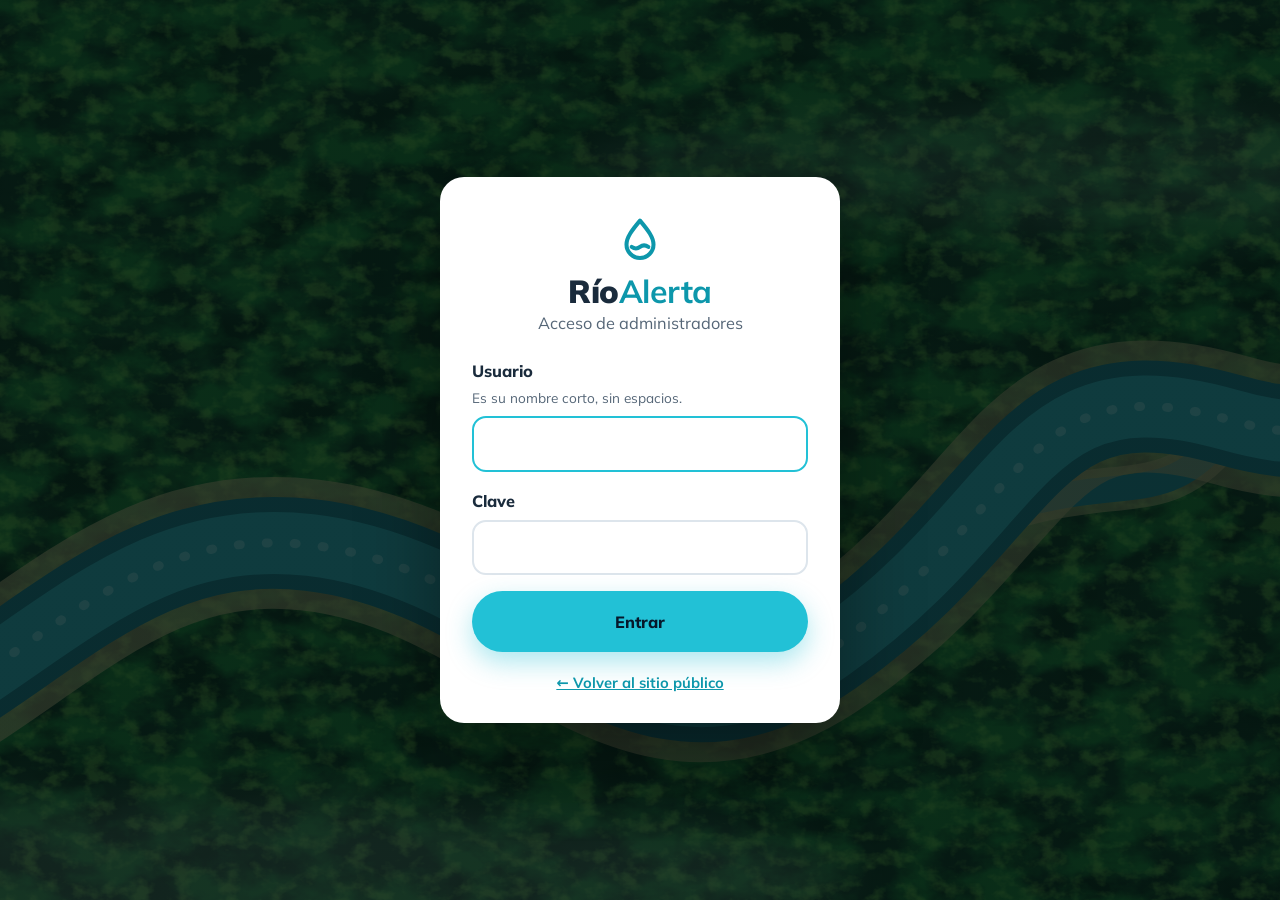
==== commit 4d328618: "ajuste en index" ====
--- a/interfaz/admin.html
+++ b/interfaz/admin.html
@@ -21,7 +21,7 @@
       <h1>Río<b>Alerta</b></h1>
       <p>Acceso de administradores</p>
       <label for="usuario-admin">Usuario</label>
-      <small class="ingreso__ayuda">Es su nombre corto, sin espacios (por ejemplo, yoisi).</small>
+      <small class="ingreso__ayuda">Es su nombre corto, sin espacios.</small>
       <input id="usuario-admin" type="text" autocomplete="username" autocapitalize="none" required autofocus>
       <label for="clave-admin">Clave</label>
       <input id="clave-admin" type="password" autocomplete="current-password" required>
@@ -43,7 +43,7 @@
     </form>
   </main>
 
-  <!-- ============================================================ Panel -->
+  <!--  Panel -->
   <div class="panel-admin" id="panel-admin" hidden>
     <aside class="lateral" id="lateral">
       <a class="marca" href="admin.html" aria-label="Río Alerta, administración">
@@ -54,6 +54,7 @@
         <button class="lateral__enlace" type="button" data-vista="resumen" aria-current="page"><svg aria-hidden="true"><use href="img/iconos.svg#semaforo"></use></svg>Resumen</button>
         <button class="lateral__enlace" type="button" data-vista="consulta"><svg aria-hidden="true"><use href="img/iconos.svg#lluvia"></use></svg>Consulta diaria<span class="insignia" id="insignia-consulta" hidden></span></button>
         <button class="lateral__enlace" type="button" data-vista="datos"><svg aria-hidden="true"><use href="img/iconos.svg#carga"></use></svg>Cargar archivo</button>
+        <button class="lateral__enlace" type="button" data-vista="descargas"><svg aria-hidden="true"><use href="img/iconos.svg#descarga"></use></svg>Descargas</button>
         <button class="lateral__enlace" type="button" data-vista="actividad"><svg aria-hidden="true"><use href="img/iconos.svg#reloj"></use></svg>Actividad</button>
         <button class="lateral__enlace" type="button" data-vista="equipo"><svg aria-hidden="true"><use href="img/iconos.svg#candado"></use></svg>Administradores</button>
       </nav>
@@ -69,7 +70,7 @@
       </header>
 
       <main class="contenido">
-        <!-- ---------------------------------------------------------- Resumen -->
+        <!--  Resumen -->
         <section id="vista-resumen" aria-labelledby="titulo-vista">
           <div class="aviso-lote" id="aviso-lote" hidden>
             <span>Hay datos nuevos de datos.gov.co esperando su revisión.</span>
@@ -83,7 +84,7 @@
           </article>
         </section>
 
-        <!-- ---------------------------------------------------------- Consulta diaria -->
+        <!--  Consulta diaria -->
         <section id="vista-consulta" hidden>
           <article class="tarjeta">
             <h2>Datos nuevos de datos.gov.co</h2>
@@ -95,46 +96,55 @@
           <article class="tarjeta" id="cons-detalle" hidden></article>
         </section>
 
-        <!-- ---------------------------------------------------------- Datos nuevos -->
+        <!-- Cargar archivos -->
         <section id="vista-datos" hidden>
           <article class="tarjeta">
-            <h2>Cargar un archivo de lecturas</h2>
-            <p class="tarjeta__texto">Suba un archivo con lecturas recientes. Primero se revisa; si está bien, se agrega y los semáforos del público se actualizan.</p>
+            <h2>Cargar archivos de datos</h2>
+            <p class="tarjeta__texto">Suba los archivos tal como los descargó de datos.gov.co (nivel instantáneo y lluvia), uno por uno o varios a la vez, o un archivo ya combinado. El sistema reconoce cada uno, lo revisa y los unifica en un lote que usted revisa antes de enviarlo al modelo.</p>
             <div class="carga" id="adm-zona-carga">
-              <input class="carga__entrada" id="adm-archivo" type="file" accept=".csv,.xlsx" aria-label="Elegir archivo CSV o Excel">
+              <input class="carga__entrada" id="adm-archivo" type="file" accept=".csv,.xlsx" multiple aria-label="Elegir archivos CSV o Excel">
               <label class="carga__area" for="adm-archivo" id="adm-area-carga">
                 <span class="icono-circulo icono-circulo--grande"><svg aria-hidden="true"><use href="img/iconos.svg#carga"></use></svg></span>
-                <span class="carga__titulo">Arrastre el archivo aquí o haga clic para elegirlo</span>
-                <span class="carga__ayuda">CSV o Excel · columnas: <code>estacion</code>, <code>fecha_hora</code>, <code>nivel_m</code>, <code>lluvia_mm</code></span>
+                <span class="carga__titulo">Arrastre los archivos aquí o haga clic para elegirlos</span>
+                <span class="carga__ayuda">CSV de nivel y de lluvia de datos.gov.co, o un archivo combinado con <code>estacion</code>, <code>fecha_hora</code>, <code>nivel_m</code> y <code>lluvia_mm</code></span>
               </label>
-              <div class="carga__elegido" id="adm-archivo-elegido" hidden>
-                <svg aria-hidden="true"><use href="img/iconos.svg#archivo"></use></svg>
-                <span><b id="adm-archivo-nombre"></b><small id="adm-archivo-detalle"></small></span>
-                <button class="boton-texto" id="adm-quitar" type="button">Quitar</button>
-              </div>
-              <p class="carga__ejemplos">Archivos de prueba:
-                <a href="ejemplos/ejemplo_compatible.csv" download>correcto</a> · <a href="ejemplos/ejemplo_incompatible.csv" download>con errores</a></p>
             </div>
-            <div class="acciones" role="group" aria-label="Qué hacer con el archivo">
-              <button class="boton boton--contorno-oscuro" id="adm-revisar" type="button" disabled><svg aria-hidden="true"><use href="img/iconos.svg#escudo"></use></svg>Revisar archivo</button>
-              <button class="boton boton--contorno-oscuro" id="adm-analizar" type="button" disabled><svg aria-hidden="true"><use href="img/iconos.svg#grafica"></use></svg>Analizar datos</button>
-              <button class="boton boton--primario" id="adm-publicar" type="button" disabled><svg aria-hidden="true"><use href="img/iconos.svg#semaforo"></use></svg>Publicar datos</button>
+            <ul class="archivos" id="adm-archivos" hidden></ul>
+            <p class="carga__ejemplos">Archivos de prueba (ya combinados):
+              <a href="ejemplos/ejemplo_compatible.csv" download>correcto</a> · <a href="ejemplos/ejemplo_incompatible.csv" download>con errores</a></p>
+            <div class="acciones" role="group" aria-label="Qué hacer con los archivos">
+              <button class="boton boton--contorno-oscuro" id="adm-revisar" type="button" disabled><svg aria-hidden="true"><use href="img/iconos.svg#escudo"></use></svg>Revisar archivos</button>
+              <button class="boton boton--contorno-oscuro" id="adm-analizar" type="button" disabled><svg aria-hidden="true"><use href="img/iconos.svg#grafica"></use></svg>Analizar un archivo</button>
+              <button class="boton boton--primario" id="adm-crear" type="button" disabled><svg aria-hidden="true"><use href="img/iconos.svg#semaforo"></use></svg>Crear lote</button>
             </div>
             <div class="aviso" id="adm-aviso" role="status" aria-live="polite" hidden></div>
           </article>
+          <article class="tarjeta" id="adm-resultado" hidden></article>
+          <article class="tarjeta panel" id="adm-analisis" hidden></article>
+        </section>
 
+        <!-- Descargas -->
+        <section id="vista-descargas" hidden>
           <article class="tarjeta">
-            <div class="pestanas" role="tablist" aria-label="Resultados">
-              <button class="pestana" role="tab" id="adm-pestana-revision" aria-controls="adm-panel-revision" aria-selected="true" type="button">Revisión</button>
-              <button class="pestana" role="tab" id="adm-pestana-analisis" aria-controls="adm-panel-analisis" aria-selected="false" type="button">Análisis</button>
-              <button class="pestana" role="tab" id="adm-pestana-publicacion" aria-controls="adm-panel-publicacion" aria-selected="false" type="button">Publicación</button>
+            <h2>Datos publicados</h2>
+            <p class="tarjeta__texto">Los datos combinados que usa el modelo: hora, nivel del río, lluvia y semáforo de cada hora.</p>
+            <div class="filtros">
+              <label for="desc-estacion">Estación</label>
+              <select id="desc-estacion"><option value="">Todas</option></select>
+              <label for="desc-dias">Periodo</label>
+              <select id="desc-dias"><option value="7">Últimos 7 días</option><option value="30">Últimos 30 días</option><option value="">Todo (120 días)</option></select>
+              <button class="boton boton--primario boton--pequeno" id="desc-datos" type="button"><svg aria-hidden="true"><use href="img/iconos.svg#descarga"></use></svg>Descargar</button>
             </div>
-            <div class="panel" role="tabpanel" id="adm-panel-revision" aria-labelledby="adm-pestana-revision"><p class="vacio">Aquí verá si el archivo sirve para el modelo, qué advertencias tiene y qué debe corregir.</p></div>
-            <div class="panel" role="tabpanel" id="adm-panel-analisis" aria-labelledby="adm-pestana-analisis" hidden><p class="vacio">Aquí verá el análisis del archivo: calidad de los datos, estadísticas y gráficas.</p></div>
-            <div class="panel" role="tabpanel" id="adm-panel-publicacion" aria-labelledby="adm-pestana-publicacion" hidden><p class="vacio">Aquí verá el resultado de la publicación y los semáforos actualizados.</p></div>
+            <div class="aviso" id="desc-aviso" role="status" aria-live="polite" hidden></div>
+          </article>
+          <article class="tarjeta">
+            <h2>Datos consultados a datos.gov.co</h2>
+            <p class="tarjeta__texto">Cada consulta queda guardada como un lote. Puede descargar cualquiera, se haya confirmado o no.</p>
+            <div id="desc-lotes"><p class="vacio">Cargando…</p></div>
           </article>
         </section>
-        <!-- ---------------------------------------------------------- Administradores -->
+
+        <!-- Administradores -->
         <section id="vista-equipo" hidden>
           <article class="tarjeta">
             <h2>Administradores</h2>
@@ -143,7 +153,7 @@
           </article>
         </section>
 
-        <!-- ---------------------------------------------------------- Actividad -->
+        <!-- Actividad -->
         <section id="vista-actividad" hidden>
           <article class="tarjeta">
             <h2>Quién hizo qué</h2>
--- a/interfaz/css/componentes.css
+++ b/interfaz/css/componentes.css
@@ -121,3 +121,8 @@
   .estacion__estado { flex-basis: 100%; text-align: left; padding-left: 3.6rem; }
   .mapa { min-height: 340px; }
 }
+
+/* Descarga de datos */
+.descargas { margin-top: 2rem; padding: 1.2rem 1.4rem; background: var(--gris); border-radius: var(--radio-grande); }
+.descargas p { margin: 0 0 .9rem; font-weight: 600; }
+.descargas__botones { display: flex; flex-wrap: wrap; gap: .7rem; }
--- a/interfaz/css/admin.css
+++ b/interfaz/css/admin.css
@@ -82,10 +82,6 @@
 @keyframes girar { to { transform: rotate(360deg); } }
 
 /* ---------------------------------------------------------------- Resultados */
-.pestanas { display: flex; gap: .3rem; border-bottom: 2px solid var(--linea); overflow-x: auto; }
-.pestana { background: none; border: 0; padding: .8rem 1.3rem; font-weight: 800; color: var(--texto-suave); cursor: pointer; border-bottom: 4px solid transparent; margin-bottom: -2px; white-space: nowrap; }
-.pestana:hover { color: var(--noche); }
-.pestana[aria-selected="true"] { color: var(--noche); border-color: var(--agua); }
 .panel { padding-top: 1.6rem; }
 .panel[hidden] { display: none; }
 .panel h3 { font-size: 1.2rem; margin: 2rem 0 .8rem; }
@@ -163,3 +159,36 @@
 .tabla--alta th { position: sticky; top: 0; }
 .acciones-lote { display: flex; flex-wrap: wrap; gap: .8rem; margin-top: 1.4rem; }
 @media (max-width: 680px) { .acciones-lote .boton { width: 100%; } .lote-estacion .conmutador { margin-left: 0; } }
+
+.combinado { margin: 1.4rem 0; padding: 1.2rem 1.4rem; border: 2px solid var(--agua); border-radius: var(--radio-grande); background: var(--agua-suave); }
+.combinado h3 { margin: 0 0 .4rem; font-size: 1.15rem; }
+.combinado .tabla { background: var(--blanco); }
+
+/* Recomendación sobre un lote */
+.recomendacion { margin: 1.4rem 0; padding: 1.2rem 1.4rem; border-radius: var(--radio-grande); border: 2px solid var(--c); background: var(--s); }
+.recomendacion h3 { margin: 0 0 .3rem; font-size: 1.25rem; }
+.recomendacion > p { margin: 0 0 .8rem; }
+.recomendacion--confirmar { --c: var(--verde); --s: var(--verde-suave); }
+.recomendacion--revisar { --c: #d99a0b; --s: var(--amarillo-suave); }
+.recomendacion--rechazar { --c: var(--rojo); --s: var(--rojo-suave); }
+.razones { list-style: none; margin: 0; padding: 0; display: grid; gap: .5rem; }
+.razones li { display: flex; flex-wrap: wrap; align-items: baseline; gap: .3rem .7rem; }
+.razon { flex: none; min-width: 9.5rem; text-align: center; padding: .08rem .6rem; border-radius: 999px; font-size: .78rem; font-weight: 800; background: var(--blanco); }
+.razon--contra { color: #a12a2e; } .razon--cuidado { color: #8a6100; } .razon--favor { color: #1d7a48; } .razon--nota { color: var(--texto-suave); }
+.motivo { flex: 1 1 100%; width: 100%; padding: .7rem .9rem; font: inherit; border: 2px solid var(--linea); border-radius: var(--radio); resize: vertical; }
+
+/* Archivos elegidos y resultado por archivo */
+.archivos { list-style: none; margin: 1rem 0 0; padding: 0; display: grid; gap: .6rem; }
+.archivos[hidden] { display: none; }
+.archivos li { display: flex; align-items: center; gap: .9rem; padding: .8rem 1.1rem; border: 1px solid var(--linea); border-radius: var(--radio); background: var(--agua-suave); }
+.archivos li > svg { width: 26px; height: 26px; color: var(--agua-oscuro); flex: none; }
+.archivos li span { display: flex; flex-direction: column; min-width: 0; flex: 1; }
+.archivos b { overflow-wrap: anywhere; }
+.archivos small { color: var(--texto-suave); }
+.informe { border: 1px solid var(--linea); border-left: 6px solid var(--c); border-radius: var(--radio); padding: 1rem 1.2rem; margin-bottom: .9rem; background: var(--blanco); }
+.informe--ok { --c: var(--verde); } .informe--advertencias { --c: var(--amarillo); } .informe--error { --c: var(--rojo); }
+.informe__cabecera { display: flex; flex-wrap: wrap; align-items: center; gap: .5rem .8rem; margin-bottom: .4rem; }
+.informe__icono { display: grid; place-items: center; width: 30px; height: 30px; border-radius: 50%; background: var(--c); color: var(--blanco); flex: none; }
+.informe__icono svg { width: 17px; height: 17px; }
+.informe p { margin: .2rem 0; }
+.informe__estaciones { color: var(--texto-suave); font-size: .92rem; }
